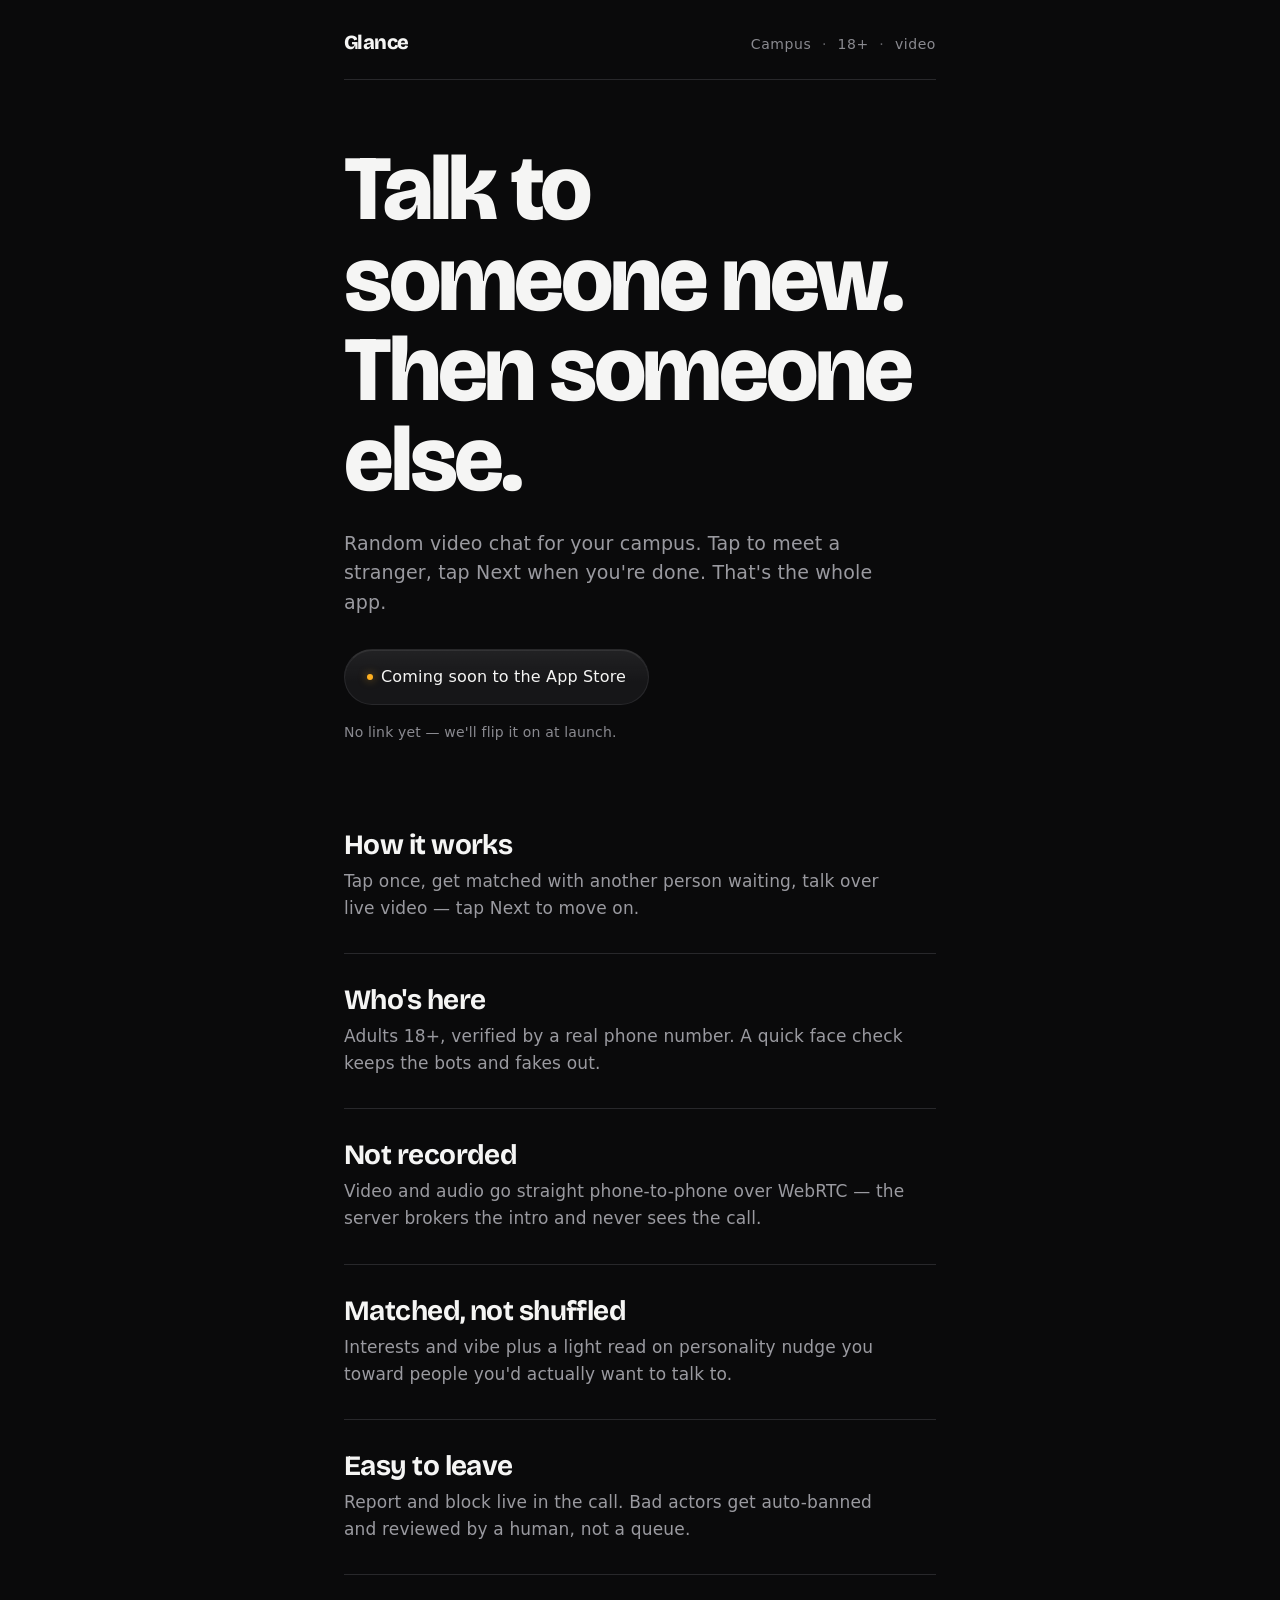
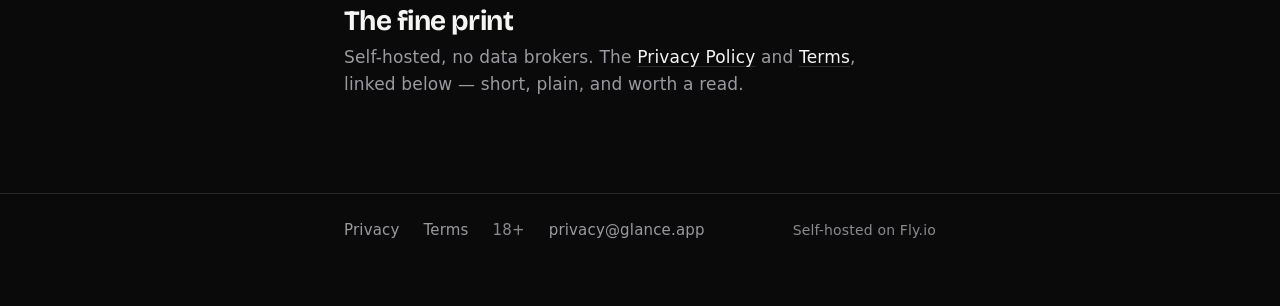
==== index.html @ e4bc6c7a "Glance landing site — themed static pages + privacy/terms Charcoal + single-amber theme matching the" ====
<!DOCTYPE html>
<html lang="en" class="no-js">
  <head>
    <meta charset="utf-8" />
    <meta name="viewport" content="width=device-width, initial-scale=1" />
    <title>Glance — random campus video chat</title>
    <meta
      name="description"
      content="Glance is random video chat for your campus. Tap to meet someone new, tap Next when you're done. 18+. Coming soon to the App Store."
    />
    <meta name="theme-color" content="#0A0A0B" />
    <meta name="color-scheme" content="dark" />

    <!-- Open Graph -->
    <meta property="og:title" content="Glance — random campus video chat" />
    <meta
      property="og:description"
      content="Tap to meet someone new, tap Next when you're done. That's the whole app. 18+. Coming soon."
    />
    <meta property="og:type" content="website" />

    <link rel="preconnect" href="https://fonts.googleapis.com" />
    <link rel="preconnect" href="https://fonts.gstatic.com" crossorigin />
    <!-- Display face fetched here (not via @import in styles.css) so the
         preconnects above are actually used and the request runs in parallel
         with the CSS — avoids a system-sans flash of the wordmark/headlines. -->
    <link
      rel="stylesheet"
      href="https://fonts.googleapis.com/css2?family=Bricolage+Grotesque:wght@700;800&display=swap"
    />
    <link rel="stylesheet" href="styles.css" />

    <script>
      // Swap the no-js class as early as possible so reveal animation can run.
      document.documentElement.classList.remove('no-js');
    </script>
  </head>
  <body>
    <a class="skip-link" href="#main">Skip to content</a>

    <div class="page">
      <!-- Masthead: the one editorial detail. Wordmark left, issue line right. -->
      <header class="masthead" aria-label="Glance">
        <span class="wordmark">Glance</span>
        <p class="masthead__meta">
          Campus <span class="sep" aria-hidden="true">·</span> 18+
          <span class="sep" aria-hidden="true">·</span> video
        </p>
      </header>

      <main id="main">
        <!-- Above the fold: bare. Headline, one line of grey, one quiet status. -->
        <section class="hero" aria-labelledby="hero-title">
          <h1 class="hero__title" id="hero-title">
            Talk to someone new. Then someone else.
          </h1>
          <p class="hero__sub">
            Random video chat for your campus. Tap to meet a stranger, tap Next
            when you're done. That's the whole app.
          </p>

          <div class="hero__cta-row">
            <!-- Coming-soon notice, not a live download: plain static text in a
                 calm bordered chip. Not focusable or a live region — the visible
                 words already carry the meaning. -->
            <span class="cta">
              <span class="cta__dot" aria-hidden="true"></span>
              Coming soon to the App Store
            </span>
            <span class="cta__note">No link yet — we'll flip it on at launch.</span>
          </div>
        </section>

        <!-- The ledger: hairline-separated rows, one continuous sheet. -->
        <section class="ledger" aria-label="About Glance">
          <div class="ledger__item reveal">
            <h2 class="ledger__title">How it works</h2>
            <p class="ledger__body">
              Tap once, get matched with another person waiting, talk over live
              video — tap Next to move on.
            </p>
          </div>

          <div class="ledger__item reveal">
            <h2 class="ledger__title">Who's here</h2>
            <p class="ledger__body">
              Adults 18+, verified by a real phone number. A quick face check
              keeps the bots and fakes out.
            </p>
          </div>

          <div class="ledger__item reveal">
            <h2 class="ledger__title">Not recorded</h2>
            <p class="ledger__body">
              Video and audio go straight phone-to-phone over WebRTC — the
              server brokers the intro and never sees the call.
            </p>
          </div>

          <div class="ledger__item reveal">
            <h2 class="ledger__title">Matched, not shuffled</h2>
            <p class="ledger__body">
              Interests and vibe plus a light read on personality nudge you
              toward people you'd actually want to talk to.
            </p>
          </div>

          <div class="ledger__item reveal">
            <h2 class="ledger__title">Easy to leave</h2>
            <p class="ledger__body">
              Report and block live in the call. Bad actors get auto-banned and
              reviewed by a human, not a queue.
            </p>
          </div>

          <div class="ledger__item reveal">
            <h2 class="ledger__title">The fine print</h2>
            <p class="ledger__body">
              Self-hosted, no data brokers. The
              <a class="inline-link" href="privacy.html">Privacy Policy</a> and
              <a class="inline-link" href="terms.html">Terms</a>, linked below —
              short, plain, and worth a read.
            </p>
          </div>
        </section>
      </main>
    </div>

    <footer class="site-footer">
      <div class="page">
        <div class="site-footer__inner">
          <nav class="footer-nav" aria-label="Footer">
            <a class="footer-link" href="privacy.html">Privacy</a>
            <a class="footer-link" href="terms.html">Terms</a>
            <span class="gate">18+</span>
            <a class="footer-link" href="mailto:privacy@glance.app">privacy@glance.app</a>
          </nav>
          <p class="site-footer__aside">Self-hosted on Fly.io</p>
        </div>
      </div>
    </footer>

    <script>
      // Reduced-motion-aware reveal. If reduced motion is requested, or
      // IntersectionObserver is missing, everything is shown immediately.
      (function () {
        var items = document.querySelectorAll('.reveal');

        function showAll() {
          for (var i = 0; i < items.length; i++) {
            items[i].classList.add('is-visible');
          }
        }

        // Safety net: whatever happens with the observer below, never leave
        // prose stuck at opacity:0. If anything threw before/while attaching,
        // this forces any still-hidden .reveal visible shortly after load.
        function safetyNet() {
          window.setTimeout(showAll, 1200);
        }
        if (document.readyState === 'complete') {
          safetyNet();
        } else {
          window.addEventListener('load', safetyNet);
        }

        var reduce =
          window.matchMedia &&
          window.matchMedia('(prefers-reduced-motion: reduce)').matches;

        if (reduce || !('IntersectionObserver' in window)) {
          showAll();
          return;
        }

        var io = new IntersectionObserver(
          function (entries) {
            entries.forEach(function (entry) {
              if (entry.isIntersecting) {
                entry.target.classList.add('is-visible');
                io.unobserve(entry.target);
              }
            });
          },
          { rootMargin: '0px 0px -10% 0px', threshold: 0.1 }
        );

        items.forEach(function (el) {
          io.observe(el);
        });
      })();
    </script>
  </body>
</html>
---- styles.css ----
/* =========================================================================
   Glance — shared stylesheet
   Charcoal, dark-first, monochrome. The single amber accent (#FFB020) appears
   ONLY on focus rings, link hover/focus underlines, the CTA dot + glow.
   Everything else is greyscale, differentiated by weight / opacity / layout.
   Display face: Bricolage Grotesque (wordmark, headlines, section titles).
   Body: OS system sans — a feature, not a limitation.

   Note: the Bricolage Grotesque display face is loaded via a real
   <link rel="stylesheet"> in each page's <head> (paired with the preconnects),
   NOT an @import here — an @import is only discovered after this sheet parses,
   which serialized the request and risked a system-sans flash of the wordmark.
   ========================================================================= */

/* ---- tokens -------------------------------------------------------------- */
:root {
  --bg: #0A0A0B;
  --surface: #161618;
  --surface-raised: #212124;
  --text: #F5F5F4;
  --text-secondary: #9A9AA0;
  /* tertiary grey lifted to meet WCAG AA (4.5:1) at normal text sizes on bg,
     surface, and surface-raised — the old #6A6A70 only reached ~3.0–3.7:1. */
  --text-tertiary: #8A8A90;
  --border: #28282B;
  --accent: #FFB020;
  /* single source for every amber alpha on the sheet (no raw rgba literals):
     --accent-soft  = SPEC accentSoft, the soft-amber surface tint (skip-link focus)
     --accent-glow  = the CTA dot's outer glow
     --on-accent    = SPEC onAccent, the readable ink for any solid-amber fill;
                      kept as the documented palette source of truth so a future
                      amber CTA/button has its text colour ready, not re-guessed. */
  --accent-soft: rgba(255, 176, 32, 0.14);
  --accent-glow: rgba(255, 176, 32, 0.55);
  --on-accent: #1A1206;
  --hairline: rgba(255, 255, 255, 0.08);

  /* spacing scale: 2 / 4 / 8 / 16 / 24 / 32 / 64 */
  --s-half: 2px;
  --s-1: 4px;
  --s-2: 8px;
  --s-3: 16px;
  --s-4: 24px;
  --s-5: 32px;
  --s-6: 64px;

  /* radius scale */
  --r-sm: 10px;
  --r-md: 16px;
  --r-lg: 22px;
  --r-xl: 28px;
  --r-pill: 999px;

  --display: 'Bricolage Grotesque', system-ui, sans-serif;
  --body: system-ui, -apple-system, 'SF Pro Text', 'Segoe UI', Roboto, sans-serif;

  --column: 640px;
}

/* ---- reset -------------------------------------------------------------- */
*,
*::before,
*::after {
  box-sizing: border-box;
}

html {
  -webkit-text-size-adjust: 100%;
  text-size-adjust: 100%;
}

body {
  margin: 0;
  background: var(--bg);
  color: var(--text);
  font-family: var(--body);
  font-size: 17px;
  line-height: 1.6;
  letter-spacing: 0.01em;
  -webkit-font-smoothing: antialiased;
  -moz-osx-font-smoothing: grayscale;
  /* never a horizontal scrollbar, even at 360px */
  overflow-x: hidden;
}

h1,
h2,
h3 {
  font-family: var(--display);
  font-weight: 800;
  margin: 0;
  letter-spacing: -0.02em;
  line-height: 1.05;
}

p {
  margin: 0;
}

a {
  color: inherit;
  text-decoration: none;
}

/* ---- accessibility: skip link + focus rings ----------------------------- */
.skip-link {
  position: absolute;
  left: var(--s-3);
  top: var(--s-3);
  transform: translateY(-200%);
  z-index: 10;
  padding: var(--s-2) var(--s-3);
  background: var(--surface-raised);
  color: var(--text);
  border: 1px solid var(--border);
  border-radius: var(--r-sm);
  box-shadow: inset 0 1px 0 var(--hairline);
  transition: transform 160ms ease;
}

.skip-link:focus {
  transform: translateY(0);
  /* soft-amber backing reinforces the amber focus ring (amber only on focus) */
  background-image: linear-gradient(var(--accent-soft), var(--accent-soft));
}

:focus-visible {
  outline: 2px solid var(--accent);
  outline-offset: 3px;
  border-radius: var(--r-sm);
}

/* keyboard users get the amber ring; mouse users don't */
:focus:not(:focus-visible) {
  outline: none;
}

/* ---- layout shell ------------------------------------------------------- */
.page {
  width: 100%;
  max-width: var(--column);
  margin: 0 auto;
  padding: 0 var(--s-4);
}

main {
  display: block;
}

/* ---- masthead (magazine-cover corner) ----------------------------------- */
.masthead {
  display: flex;
  align-items: baseline;
  justify-content: space-between;
  gap: var(--s-3);
  padding-top: var(--s-5);
  padding-bottom: var(--s-4);
  border-bottom: 1px solid var(--border);
}

.wordmark {
  font-family: var(--display);
  font-weight: 800;
  font-size: 20px;
  letter-spacing: -0.03em;
  color: var(--text);
  line-height: 1;
}

a.wordmark {
  display: inline-block;
}

.masthead__meta {
  font-family: var(--body);
  font-size: 14px;
  font-weight: 400;
  letter-spacing: 0.04em;
  color: var(--text-tertiary);
  white-space: nowrap;
}

.masthead__meta .sep {
  margin: 0 0.4em;
  opacity: 0.7;
}

/* ---- hero --------------------------------------------------------------- */
.hero {
  padding-top: var(--s-6);
  padding-bottom: var(--s-6);
}

.hero__title {
  font-size: clamp(40px, 8vw, 92px);
  font-weight: 800;
  letter-spacing: -0.035em;
  line-height: 0.98;
  max-width: 12ch;
}

.hero__sub {
  margin-top: var(--s-4);
  max-width: 46ch;
  font-size: clamp(17px, 2.4vw, 19px);
  color: var(--text-secondary);
  line-height: 1.55;
}

.hero__cta-row {
  margin-top: var(--s-5);
}

/* ---- coming-soon CTA: a calm status, not a sales button ----------------- */
.cta {
  display: inline-flex;
  align-items: center;
  gap: var(--s-2);
  padding: 14px 22px;
  font-family: var(--body);
  font-size: 16px;
  font-weight: 500;
  letter-spacing: 0.01em;
  color: var(--text);
  background-color: var(--surface);
  /* near-invisible top-lit surface sheen for honest depth */
  background-image: linear-gradient(
    180deg,
    rgba(255, 255, 255, 0.05) 0%,
    rgba(255, 255, 255, 0) 60%
  );
  border: 1px solid var(--border);
  border-top-color: var(--hairline);
  border-radius: var(--r-pill);
  box-shadow: inset 0 1px 0 var(--hairline);
  user-select: none;
}

/* the single quiet live/standby dot — the only ambient motion above the fold */
.cta__dot {
  width: 6px;
  height: 6px;
  border-radius: var(--r-pill);
  background: var(--accent);
  box-shadow: 0 0 8px var(--accent-glow);
  animation: pulse 3.4s ease-in-out infinite;
  flex: none;
}

@keyframes pulse {
  0%,
  100% {
    opacity: 0.55;
  }
  50% {
    opacity: 1;
  }
}

.cta__note {
  display: block;
  margin-top: var(--s-3);
  font-size: 14px;
  color: var(--text-tertiary);
}

/* ---- section ledger (hairline rows, NOT boxed cards) -------------------- */
.ledger {
  padding-bottom: var(--s-6);
}

.ledger__item {
  padding: var(--s-5) 0;
  border-top: 1px solid var(--border);
}

.ledger__item:first-child {
  border-top: none;
  padding-top: var(--s-4);
}

.ledger__title {
  font-family: var(--display);
  font-weight: 700;
  font-size: clamp(22px, 4vw, 28px);
  letter-spacing: -0.02em;
  color: var(--text);
}

.ledger__body {
  margin-top: var(--s-2);
  max-width: 52ch;
  color: var(--text-secondary);
  font-size: 17px;
  line-height: 1.55;
}

/* an inline first-class link inside body copy (e.g. privacy / terms) */
.inline-link {
  color: var(--text);
  text-decoration: underline;
  text-decoration-color: var(--border);
  text-underline-offset: 3px;
  text-decoration-thickness: 1px;
  transition: text-decoration-color 160ms ease;
}

.inline-link:hover,
.inline-link:focus-visible {
  text-decoration-color: var(--accent);
}

/* ---- footer ------------------------------------------------------------- */
.site-footer {
  border-top: 1px solid var(--border);
  padding-top: var(--s-4);
  padding-bottom: var(--s-6);
}

.site-footer__inner {
  display: flex;
  flex-wrap: wrap;
  align-items: center;
  justify-content: space-between;
  gap: var(--s-3) var(--s-4);
}

.footer-nav {
  display: flex;
  flex-wrap: wrap;
  align-items: center;
  gap: var(--s-2) var(--s-4);
  font-size: 15px;
}

.footer-nav a,
.footer-nav span {
  color: var(--text-secondary);
}

/* quiet links — amber only as a hover/focus underline, never a resting fill */
.footer-link {
  text-decoration: underline;
  text-decoration-color: transparent;
  text-underline-offset: 4px;
  text-decoration-thickness: 1px;
  transition: text-decoration-color 160ms ease, color 160ms ease;
}

.footer-link:hover,
.footer-link:focus-visible {
  color: var(--text);
  text-decoration-color: var(--accent);
}

.footer-nav .gate {
  color: var(--text-tertiary);
}

.site-footer__aside {
  font-size: 14px;
  color: var(--text-tertiary);
  white-space: nowrap;
}

/* =========================================================================
   Legal pages (privacy.html / terms.html) — same sheet, longer prose
   ========================================================================= */
.doc {
  padding-top: var(--s-6);
  padding-bottom: var(--s-6);
}

.doc__eyebrow {
  font-size: 14px;
  letter-spacing: 0.06em;
  text-transform: uppercase;
  color: var(--text-tertiary);
}

.doc__title {
  margin-top: var(--s-3);
  font-size: clamp(34px, 6vw, 56px);
  font-weight: 800;
  letter-spacing: -0.03em;
  line-height: 1;
}

.doc__meta {
  margin-top: var(--s-3);
  color: var(--text-secondary);
  font-size: 15px;
}

.doc__intro {
  margin-top: var(--s-4);
  color: var(--text-secondary);
  max-width: 60ch;
  font-size: 17px;
}

.doc section {
  padding-top: var(--s-5);
  margin-top: var(--s-5);
  border-top: 1px solid var(--border);
}

.doc h2 {
  font-family: var(--display);
  font-weight: 700;
  font-size: clamp(22px, 4vw, 30px);
  letter-spacing: -0.02em;
}

.doc h3 {
  font-family: var(--display);
  font-weight: 700;
  font-size: 18px;
  margin-top: var(--s-4);
  letter-spacing: -0.01em;
}

.doc p {
  margin-top: var(--s-3);
  color: var(--text-secondary);
  max-width: 64ch;
}

.doc p:first-of-type {
  margin-top: var(--s-3);
}

.doc strong {
  color: var(--text);
  font-weight: 600;
}

.doc ul {
  margin-top: var(--s-3);
  padding-left: 0;
  list-style: none;
  max-width: 64ch;
}

.doc li {
  position: relative;
  padding-left: var(--s-4);
  margin-top: var(--s-2);
  color: var(--text-secondary);
}

/* greyscale list marker — a quiet dash, never amber */
.doc li::before {
  content: '';
  position: absolute;
  left: 0;
  top: 0.7em;
  width: 10px;
  height: 1px;
  background: var(--text-tertiary);
}

.doc dl {
  margin-top: var(--s-3);
  max-width: 64ch;
}

.doc dt {
  color: var(--text);
  font-weight: 600;
  margin-top: var(--s-4);
}

.doc dd {
  margin: var(--s-1) 0 0 0;
  color: var(--text-secondary);
}

.doc a {
  color: var(--text);
  text-decoration: underline;
  text-decoration-color: var(--border);
  text-underline-offset: 3px;
  text-decoration-thickness: 1px;
  transition: text-decoration-color 160ms ease;
}

.doc a:hover,
.doc a:focus-visible {
  text-decoration-color: var(--accent);
}

.doc__back {
  margin-top: var(--s-6);
  font-size: 15px;
  color: var(--text-secondary);
}

/* =========================================================================
   Motion — fade-in-on-scroll, restrained. Honors prefers-reduced-motion.
   ========================================================================= */
.reveal {
  opacity: 0;
  transform: translateY(14px);
  transition: opacity 620ms cubic-bezier(0.2, 0.8, 0.2, 1),
    transform 620ms cubic-bezier(0.2, 0.8, 0.2, 1);
  will-change: opacity, transform;
}

.reveal.is-visible {
  opacity: 1;
  transform: none;
}

/* no JS / reveal disabled: never leave content hidden */
.no-js .reveal {
  opacity: 1;
  transform: none;
}

@media (prefers-reduced-motion: reduce) {
  *,
  *::before,
  *::after {
    animation-duration: 0.001ms !important;
    animation-iteration-count: 1 !important;
    transition-duration: 0.001ms !important;
    scroll-behavior: auto !important;
  }

  .reveal {
    opacity: 1;
    transform: none;
  }

  .cta__dot {
    animation: none;
    opacity: 0.85;
  }
}

/* =========================================================================
   Responsive — mobile-first; tighten the rhythm on small screens.
   ========================================================================= */
@media (max-width: 480px) {
  body {
    font-size: 16px;
  }

  .page {
    padding: 0 var(--s-3);
  }

  .masthead {
    padding-top: var(--s-4);
  }

  .masthead__meta {
    font-size: 13px;
  }

  .hero {
    padding-top: var(--s-5);
    padding-bottom: var(--s-5);
  }

  .hero__title {
    line-height: 1.02;
  }

  .ledger__item {
    padding: var(--s-4) 0;
  }

  .doc,
  .hero {
    padding-bottom: var(--s-5);
  }

  .site-footer__inner {
    align-items: flex-start;
  }

  .site-footer__aside {
    white-space: normal;
  }
}

/* very narrow (360px and below): stack masthead, keep zero horizontal scroll */
@media (max-width: 380px) {
  .masthead {
    flex-direction: column;
    align-items: flex-start;
    gap: var(--s-2);
  }

  .masthead__meta {
    white-space: normal;
  }
}
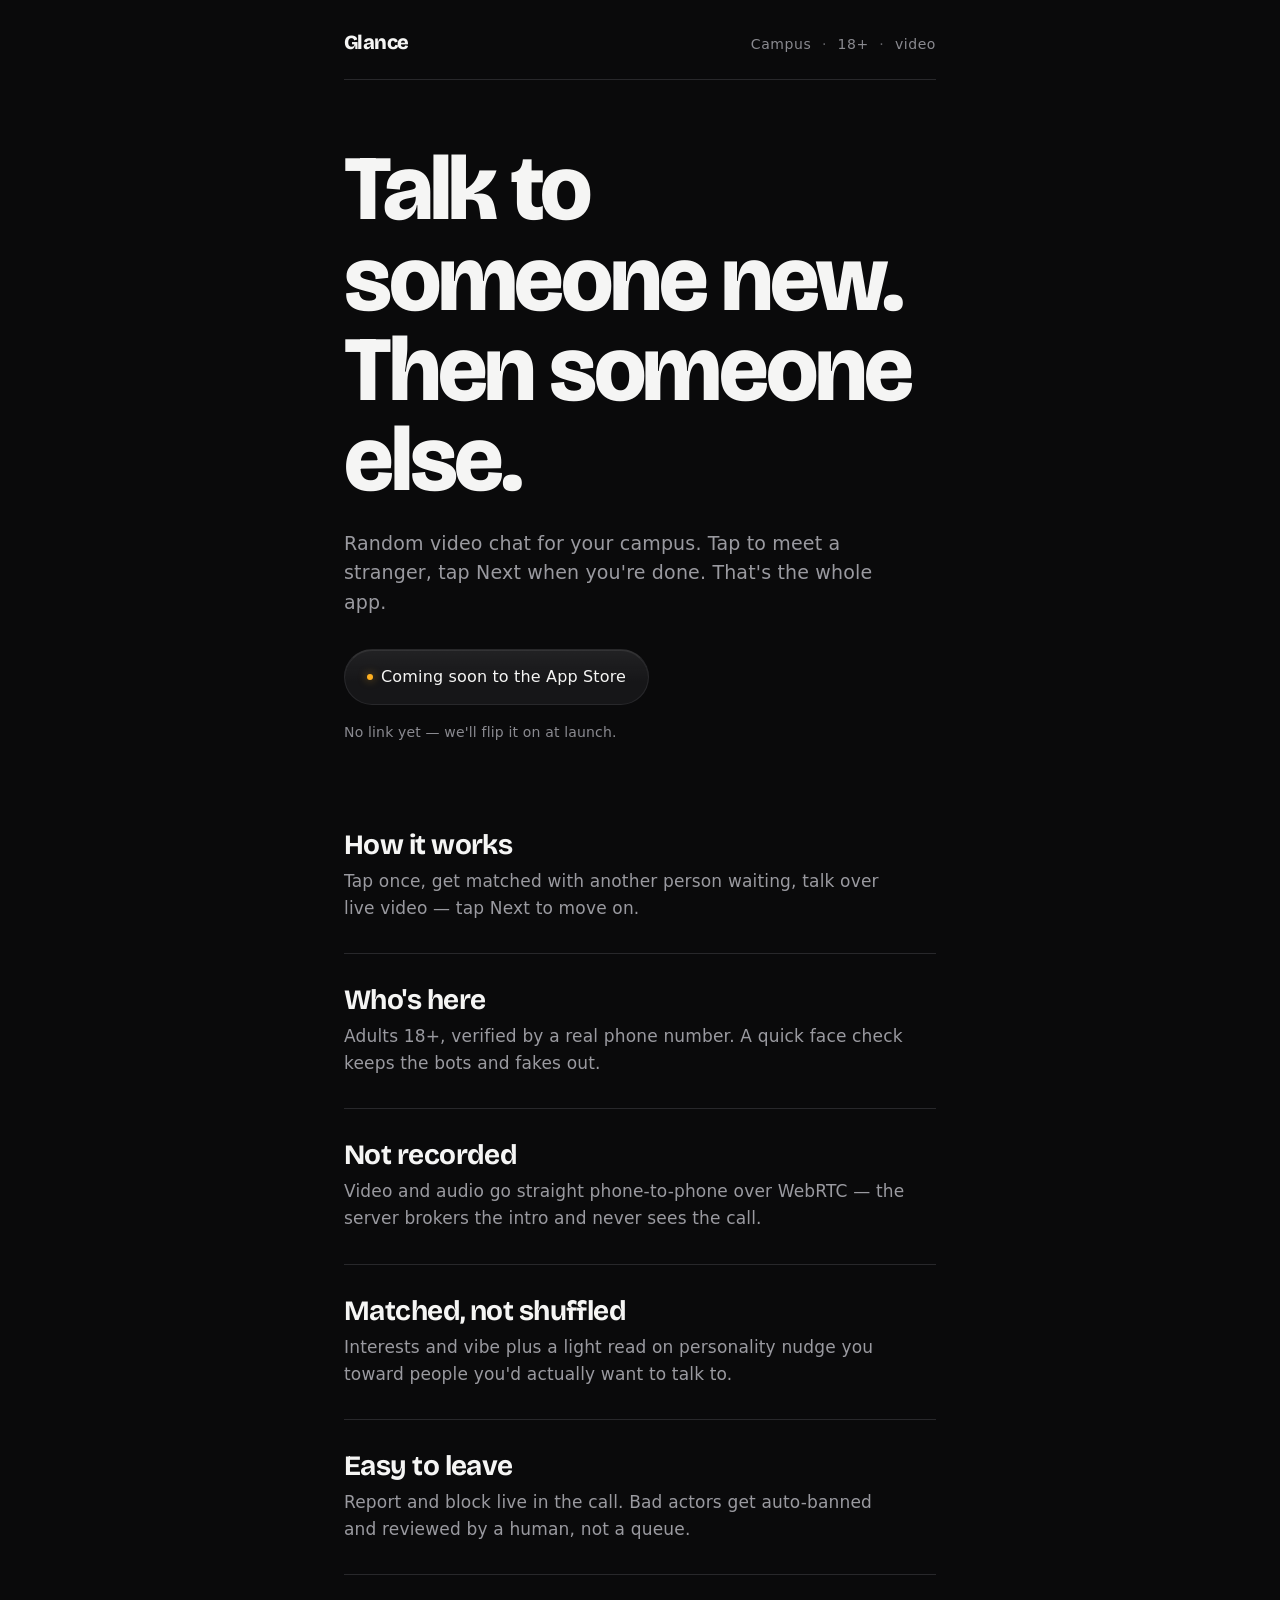
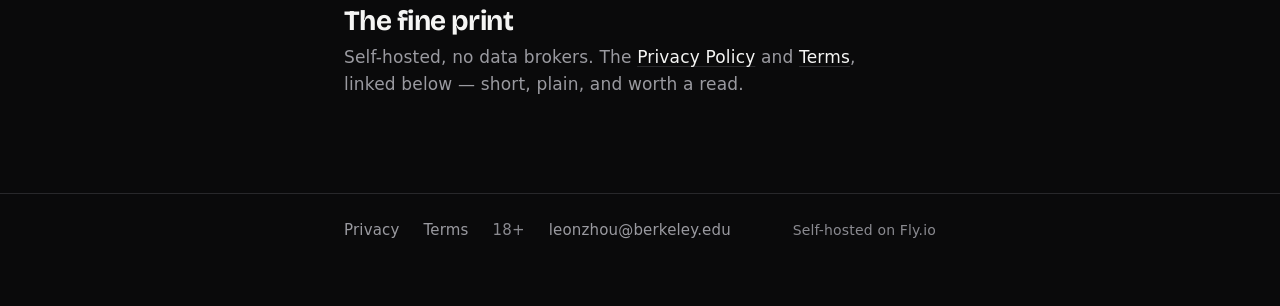
==== commit 7249444d: "chore: set real contact email (leonzhou@berkeley.edu) across site + listing Replaces the privacy@gla" ====
--- a/index.html
+++ b/index.html
@@ -133,7 +133,7 @@
             <a class="footer-link" href="privacy.html">Privacy</a>
             <a class="footer-link" href="terms.html">Terms</a>
             <span class="gate">18+</span>
-            <a class="footer-link" href="mailto:privacy@glance.app">privacy@glance.app</a>
+            <a class="footer-link" href="mailto:leonzhou@berkeley.edu">leonzhou@berkeley.edu</a>
           </nav>
           <p class="site-footer__aside">Self-hosted on Fly.io</p>
         </div>
